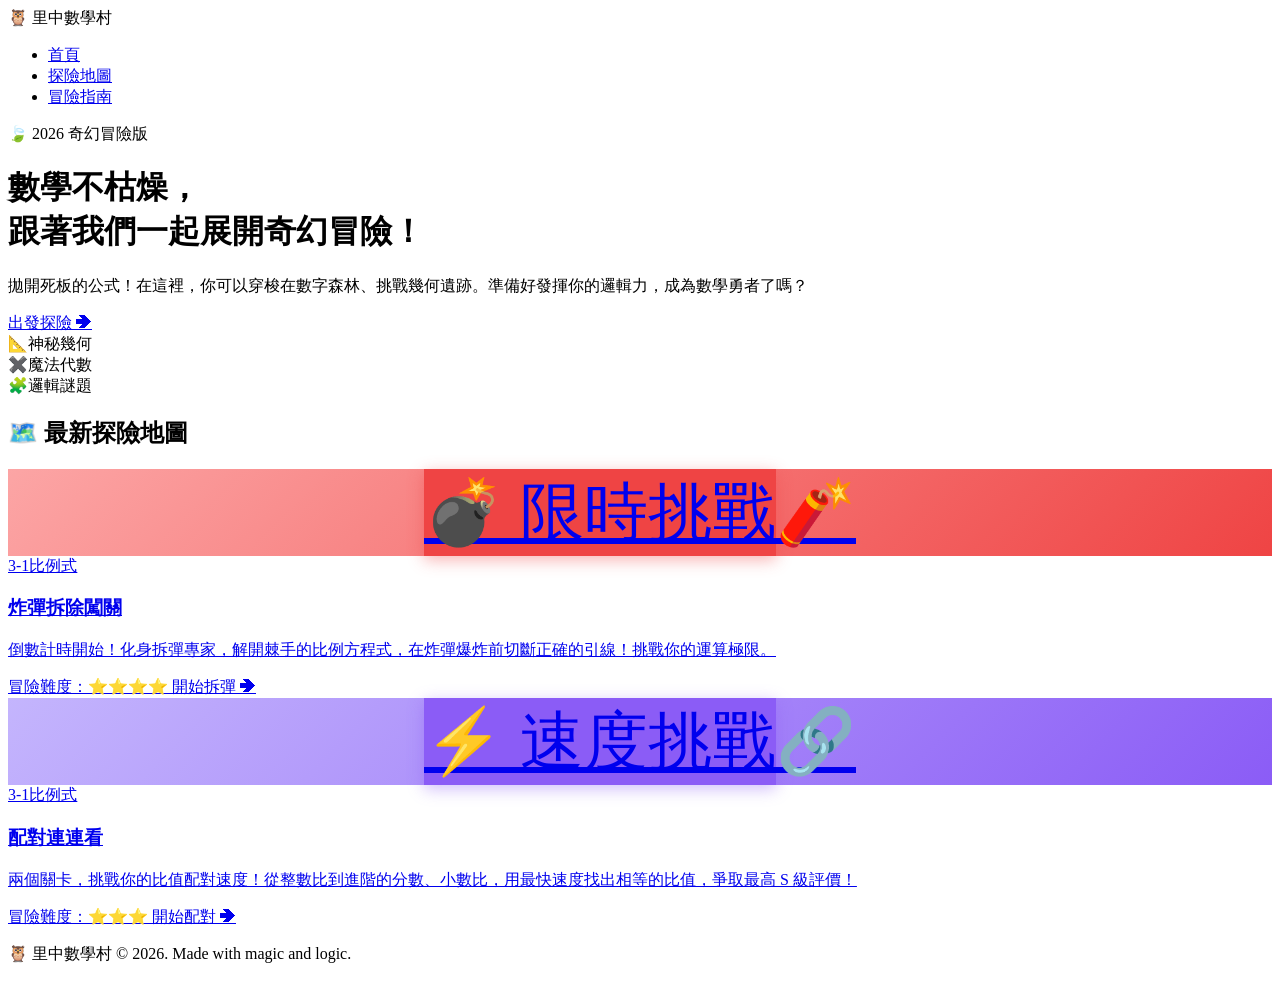
==== index.html @ 12f82bbf "Add files via upload" ====
<!DOCTYPE html>
<html lang="zh-TW">
<head>
    <meta charset="UTF-8">
    <meta name="viewport" content="width=device-width, initial-scale=1.0">
    <title>里中數學村 🌲 展開奇幻的數字冒險</title>
    <link rel="stylesheet" href="css/style.css">
</head>
<body>
    <!-- 絢麗的背景光暈 (Ghibli Nature colors) -->
    <div class="bg-orb orb-1"></div>
    <div class="bg-orb orb-2"></div>
    <div class="bg-orb orb-3"></div>

    <!-- 導覽列 -->
    <nav class="navbar">
        <div class="nav-logo">
            <span class="logo-icon">🦉</span> <span class="logo-text">里中數學村</span>
        </div>
        <ul class="nav-links">
            <li><a href="#" class="active">首頁</a></li>
            <li><a href="#lessons">探險地圖</a></li>
            <li><a href="#about">冒險指南</a></li>
        </ul>
    </nav>

    <!-- 主視覺區塊 -->
    <header class="hero-section">
        <div class="hero-content">
            <div class="badge">🍃 2026 奇幻冒險版</div>
            <h1 class="hero-title">數學不枯燥，<br><span class="text-gradient">跟著我們一起展開奇幻冒險！</span></h1>
            <p class="hero-subtitle">拋開死板的公式！在這裡，你可以穿梭在數字森林、挑戰幾何遺跡。準備好發揮你的邏輯力，成為數學勇者了嗎？</p>
            <a href="#lessons" class="cta-btn">出發探險 ➔</a>
        </div>
        <div class="hero-image">
            <div class="glass-card floating-card-1">
                <span class="card-icon">📐</span>神秘幾何
            </div>
            <div class="glass-card floating-card-2">
                <span class="card-icon">✖️</span>魔法代數
            </div>
            <div class="glass-card floating-card-3">
                <span class="card-icon">🧩</span>邏輯謎題
            </div>
        </div>
    </header>

    <!-- 課程清單區塊 -->
    <main class="main-content" id="lessons">
        <h2 class="section-title">🗺️ 最新探險地圖</h2>
        <div class="lesson-grid">
            
            <!-- 遊戲單元：炸彈拆除闖關 -->
            <a href="pages/bomb_game.html" class="lesson-card featured">
                <div class="card-image" style="background: linear-gradient(135deg, #fca5a5 0%, #ef4444 100%); display: flex; align-items: center; justify-content: center; font-size: 4rem;">
                    <span class="status-badge new" style="background: #ef4444; box-shadow: 0 4px 15px rgba(239, 68, 68, 0.4);">💣 限時挑戰</span>
                    🧨
                </div>
                <div class="card-content">
                    <div class="tags">
                        <span class="tag tag-algebra">3-1比例式</span>
                    </div>
                    <h3>炸彈拆除闖關</h3>
                    <p>倒數計時開始！化身拆彈專家，解開棘手的比例方程式，在炸彈爆炸前切斷正確的引線！挑戰你的運算極限。</p>
                    <div class="card-footer">
                        <span class="difficulty">冒險難度：⭐⭐⭐⭐</span>
                        <span class="btn-text">開始拆彈 ➔</span>
                    </div>
                </div>
            </a>
            
            <!-- 遊戲單元：配對連連看 -->
            <a href="pages/ratio_matching_game.html" class="lesson-card featured">
                <div class="card-image" style="background: linear-gradient(135deg, #c4b5fd 0%, #8b5cf6 100%); display: flex; align-items: center; justify-content: center; font-size: 4rem;">
                    <span class="status-badge new" style="background: #8b5cf6; box-shadow: 0 4px 15px rgba(139, 92, 246, 0.4);">⚡ 速度挑戰</span>
                    🔗
                </div>
                <div class="card-content">
                    <div class="tags">
                        <span class="tag tag-algebra">3-1比例式</span>
                    </div>
                    <h3>配對連連看</h3>
                    <p>兩個關卡，挑戰你的比值配對速度！從整數比到進階的分數、小數比，用最快速度找出相等的比值，爭取最高 S 級評價！</p>
                    <div class="card-footer">
                        <span class="difficulty">冒險難度：⭐⭐⭐</span>
                        <span class="btn-text">開始配對 ➔</span>
                    </div>
                </div>
            </a>



        </div>
    </main>

    <footer>
        <p>🦉 里中數學村 © 2026. Made with magic and logic.</p>
    </footer>

</body>
</html>
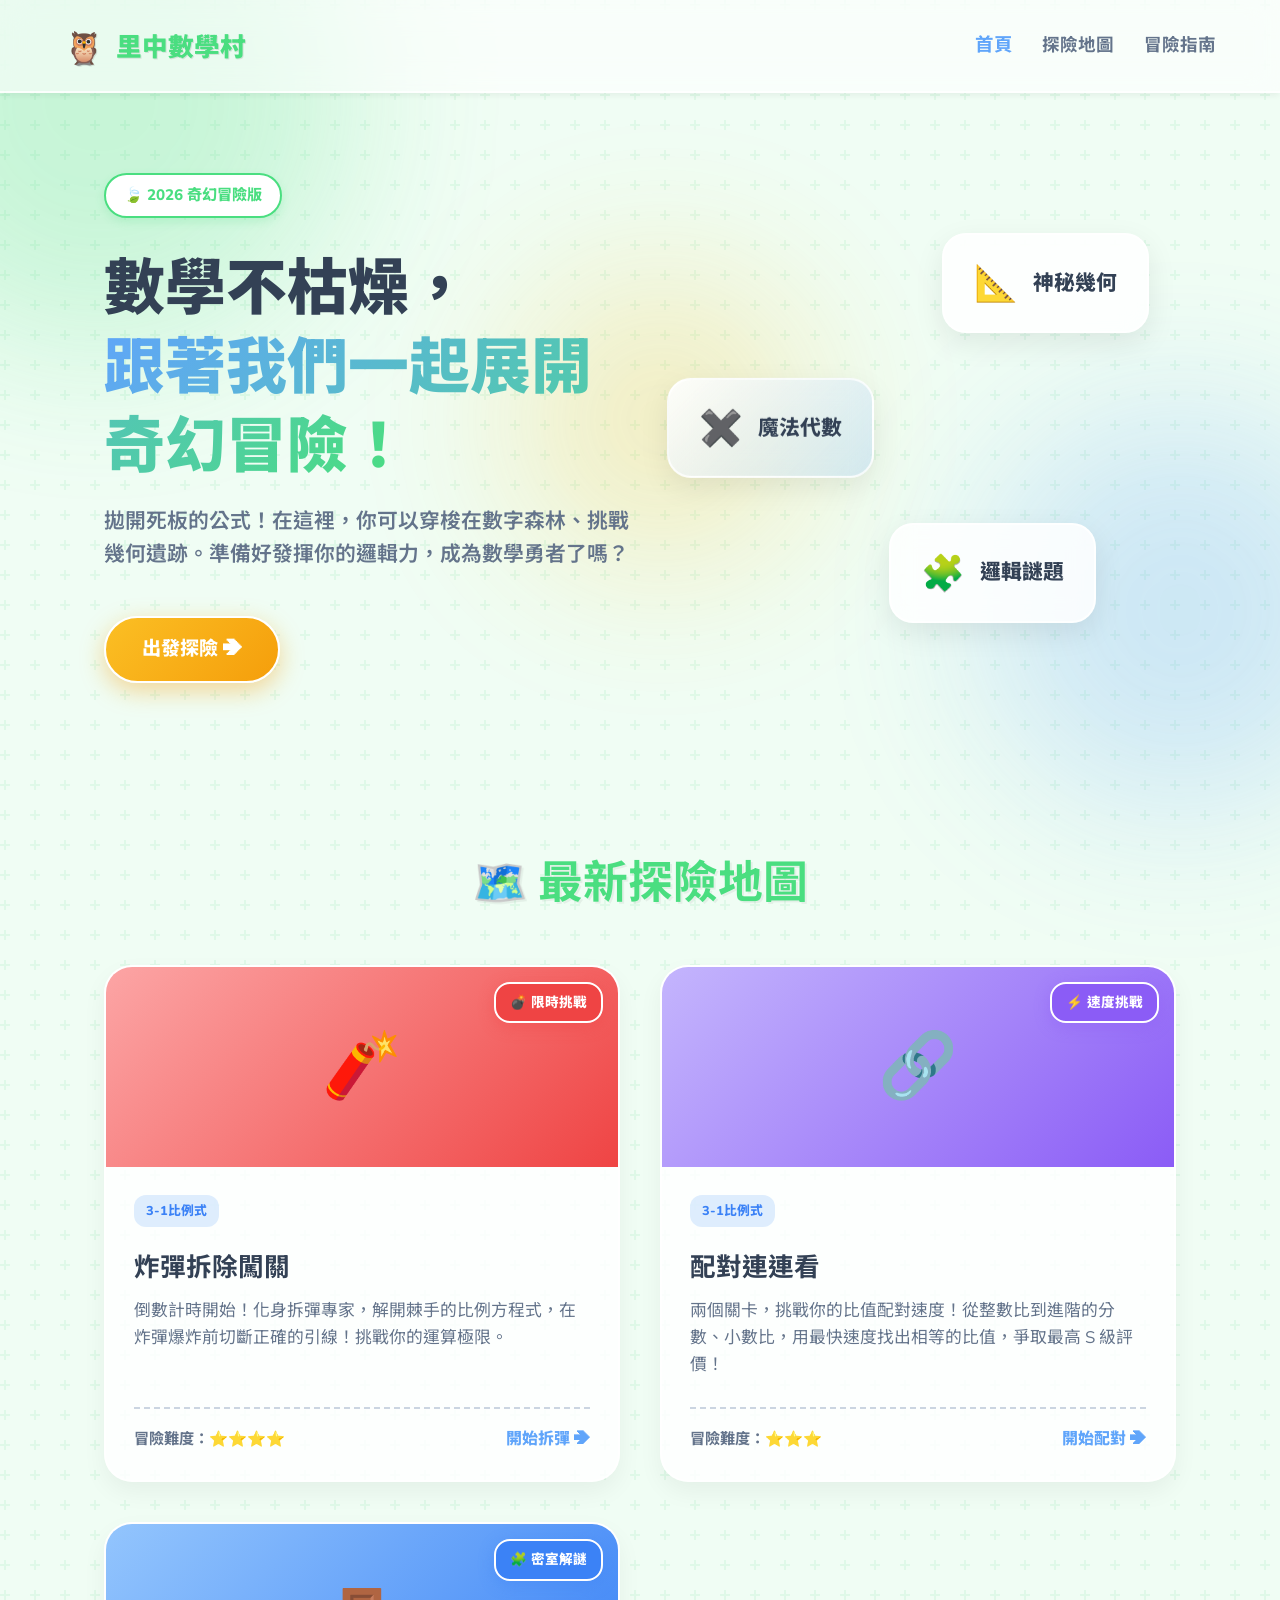
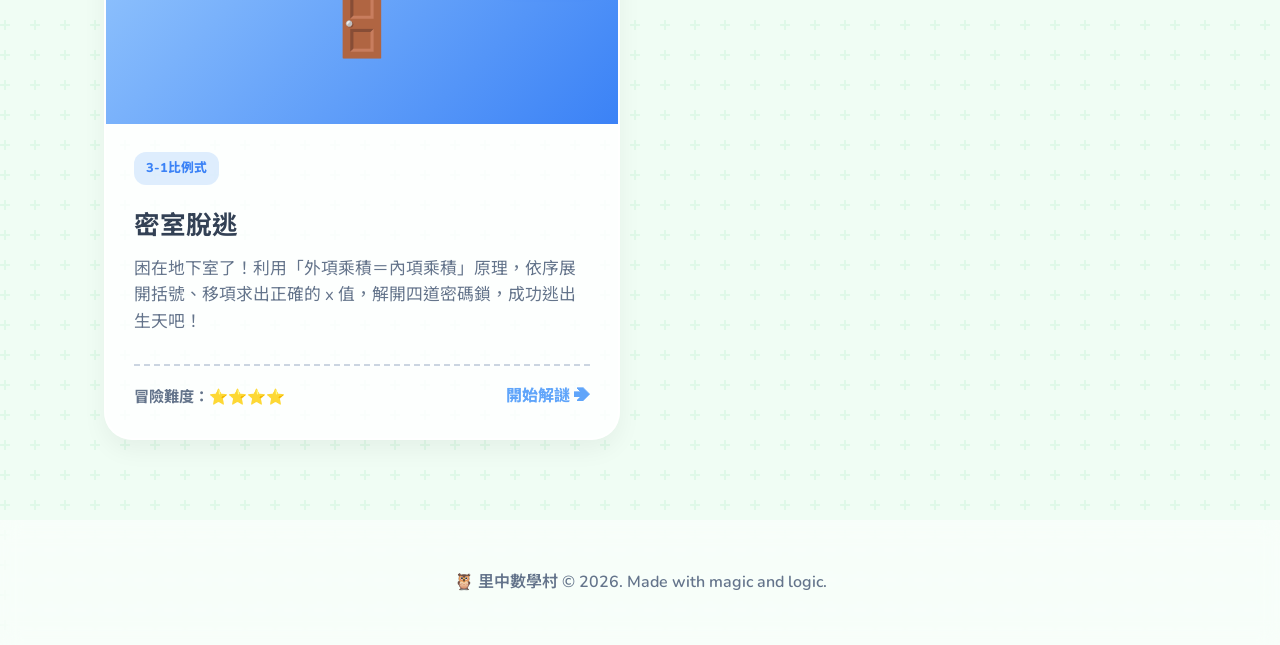
==== commit 15052414: "Add files via upload" ====
--- a/index.html
+++ b/index.html
@@ -88,14 +88,30 @@
                 </div>
             </a>
 
-
-
-        </div>
+            <!-- 遊戲單元：密室脫逃 -->
+            <a href="pages/escape_room_game.html" class="lesson-card featured">
+                <div class="card-image" style="background: linear-gradient(135deg, #93c5fd 0%, #3b82f6 100%); display: flex; align-items: center; justify-content: center; font-size: 4rem;">
+                    <span class="status-badge new" style="background: #3b82f6; box-shadow: 0 4px 15px rgba(59, 130, 246, 0.4);">🧩 密室解謎</span>
+                    🚪
+                </div>
+                <div class="card-content">
+                    <div class="tags">
+                        <span class="tag tag-algebra">3-1比例式</span>
+                    </div>
+                    <h3>密室脫逃</h3>
+                    <p>困在地下室了！利用「外項乘積＝內項乘積」原理，依序展開括號、移項求出正確的 x 值，解開四道密碼鎖，成功逃出生天吧！</p>
+                    <div class="card-footer">
+                        <span class="difficulty">冒險難度：⭐⭐⭐⭐</span>
+                        <span class="btn-text">開始解謎 ➔</span>
+                    </div>
+                </div>
+            </a>        </div>
     </main>
 
     <footer>
         <p>🦉 里中數學村 © 2026. Made with magic and logic.</p>
     </footer>
 
+    <script src="js/script.js"></script>
 </body>
 </html>
--- a/css/style.css
+++ b/css/style.css
@@ -0,0 +1,455 @@
+/* CSS Variables for Ghibli Anime Theme */
+@import url('https://fonts.googleapis.com/css2?family=Nunito:wght@400;600;700&family=Noto+Sans+TC:wght@400;700;900&display=swap');
+
+:root {
+    --bg-color: #f0fdf4; /* Very light nature green */
+    --card-bg: rgba(255, 255, 255, 0.85); /* Frosty white */
+    --glass-border: rgba(255, 255, 255, 0.8);
+    
+    --primary: #4ade80; /* Leaf Green */
+    --primary-glow: rgba(74, 222, 128, 0.4);
+    
+    --secondary: #60a5fa; /* Sky Blue */
+    --secondary-glow: rgba(96, 165, 250, 0.4);
+    
+    --accent: #fbbf24; /* Sun Yellow */
+    --accent-glow: rgba(251, 191, 36, 0.4);
+    
+    --text-main: #334155; /* Slate 700 */
+    --text-muted: #64748b; /* Slate 500 */
+    
+    --font-sans: 'Nunito', 'Noto Sans TC', sans-serif;
+    --font-heading: 'Noto Sans TC', sans-serif;
+}
+
+* {
+    margin: 0;
+    padding: 0;
+    box-sizing: border-box;
+}
+
+body {
+    background-color: var(--bg-color);
+    color: var(--text-main);
+    font-family: var(--font-sans);
+    line-height: 1.6;
+    overflow-x: hidden;
+    position: relative;
+    min-height: 100vh;
+    background-image: url('data:image/svg+xml,%3Csvg width="60" height="60" viewBox="0 0 60 60" xmlns="http://www.w3.org/2000/svg"%3E%3Cg fill="none" fill-rule="evenodd"%3E%3Cg fill="%234ade80" fill-opacity="0.1"%3E%3Cpath d="M36 34v-4h-2v4h-4v2h4v4h2v-4h4v-2h-4zm0-30V0h-2v4h-4v2h4v4h2V6h4V4h-4zM6 34v-4H4v4H0v2h4v4h2v-4h4v-2H6zM6 4V0H4v4H0v2h4v4h2V6h4V4H6z"/%3E%3C/g%3E%3C/g%3E%3C/svg%3E'); /* Subtle math pattern background */
+}
+
+/* --- Background Orbs (Glassmorphism effect underneath) --- */
+.bg-orb {
+    position: fixed;
+    border-radius: 50%;
+    filter: blur(80px);
+    z-index: -1;
+    opacity: 0.6;
+    animation: drift 20s infinite alternate ease-in-out;
+}
+
+.orb-1 {
+    width: 500px;
+    height: 500px;
+    background: var(--primary-glow);
+    top: -150px;
+    left: -150px;
+}
+
+.orb-2 {
+    width: 400px;
+    height: 400px;
+    background: var(--secondary-glow);
+    bottom: 10%;
+    right: -100px;
+    animation-delay: -7s;
+}
+
+.orb-3 {
+    width: 300px;
+    height: 300px;
+    background: var(--accent-glow);
+    top: 30%;
+    left: 40%;
+    animation-duration: 25s;
+}
+
+@keyframes drift {
+    0% { transform: translate(0, 0) scale(1); }
+    100% { transform: translate(40px, 60px) scale(1.15); }
+}
+
+/* --- Navigation --- */
+.navbar {
+    display: flex;
+    justify-content: space-between;
+    align-items: center;
+    padding: 20px 5%;
+    background: rgba(255, 255, 255, 0.6);
+    backdrop-filter: blur(15px);
+    -webkit-backdrop-filter: blur(15px);
+    border-bottom: 2px solid var(--glass-border);
+    position: sticky;
+    top: 0;
+    z-index: 100;
+    box-shadow: 0 4px 6px -1px rgba(0, 0, 0, 0.05);
+}
+
+.nav-logo {
+    font-family: var(--font-heading);
+    font-weight: 900;
+    font-size: 1.6rem;
+    color: var(--primary);
+    display: flex;
+    align-items: center;
+    gap: 12px;
+    text-shadow: 1px 1px 0px rgba(0,0,0,0.1);
+}
+
+.logo-icon {
+    font-size: 2rem;
+    animation: bounce 2s infinite;
+}
+
+@keyframes bounce {
+    0%, 100% { transform: translateY(0); }
+    50% { transform: translateY(-5px); }
+}
+
+.nav-links {
+    list-style: none;
+    display: flex;
+    gap: 30px;
+}
+
+.nav-links a {
+    color: var(--text-muted);
+    text-decoration: none;
+    font-weight: 700;
+    font-size: 1.1rem;
+    transition: color 0.3s, transform 0.2s;
+    display: inline-block;
+}
+
+.nav-links a:hover, .nav-links a.active {
+    color: var(--secondary);
+    transform: scale(1.05);
+}
+
+/* --- Hero Section --- */
+.hero-section {
+    display: flex;
+    align-items: center;
+    justify-content: space-between;
+    padding: 80px 5%;
+    max-width: 1200px;
+    margin: 0 auto;
+    min-height: 70vh;
+}
+
+.hero-content {
+    flex: 1;
+    max-width: 600px;
+    animation: slideUp 0.8s ease-out forwards;
+}
+
+.badge {
+    display: inline-block;
+    padding: 8px 18px;
+    background: #fff;
+    border: 2px solid var(--primary);
+    border-radius: 30px;
+    font-size: 0.95rem;
+    font-weight: 800;
+    margin-bottom: 25px;
+    color: var(--primary);
+    box-shadow: 0 4px 10px rgba(74, 222, 128, 0.2);
+}
+
+.hero-title {
+    font-family: var(--font-heading);
+    font-weight: 900;
+    font-size: 3.8rem;
+    line-height: 1.3;
+    margin-bottom: 25px;
+    color: var(--text-main);
+}
+
+.text-gradient {
+    background: linear-gradient(135deg, var(--secondary), var(--primary));
+    -webkit-background-clip: text;
+    -webkit-text-fill-color: transparent;
+}
+
+.hero-subtitle {
+    font-size: 1.3rem;
+    color: var(--text-muted);
+    margin-bottom: 45px;
+    font-weight: 600;
+}
+
+.cta-btn {
+    display: inline-block;
+    padding: 16px 36px;
+    background: linear-gradient(135deg, var(--accent), #f59e0b);
+    color: #fff;
+    text-decoration: none;
+    font-weight: 800;
+    font-size: 1.2rem;
+    border-radius: 40px;
+    box-shadow: 0 8px 25px rgba(245, 158, 11, 0.4);
+    transition: transform 0.3s, box-shadow 0.3s;
+    border: 2px solid #fff;
+}
+
+.cta-btn:hover {
+    transform: translateY(-5px) scale(1.05);
+    box-shadow: 0 12px 30px rgba(245, 158, 11, 0.5);
+}
+
+/* Floating Hero Images / Cards */
+.hero-image {
+    flex: 1;
+    display: flex;
+    flex-direction: column;
+    align-items: center;
+    gap: 20px;
+    position: relative;
+    height: 450px;
+}
+
+.glass-card {
+    background: var(--card-bg);
+    border: 2px solid var(--glass-border);
+    backdrop-filter: blur(12px);
+    -webkit-backdrop-filter: blur(12px);
+    padding: 20px 30px;
+    border-radius: 24px;
+    font-weight: 800;
+    font-size: 1.3rem;
+    display: flex;
+    align-items: center;
+    gap: 15px;
+    box-shadow: 0 10px 30px rgba(0, 0, 0, 0.08);
+    position: absolute;
+    animation: float 6s infinite ease-in-out;
+    color: var(--text-main);
+}
+
+.card-icon {
+    font-size: 2.2rem;
+}
+
+.floating-card-1 {
+    top: 30px;
+    right: 5%;
+    animation-delay: 0s;
+}
+
+.floating-card-2 {
+    top: 50%;
+    left: 5%;
+    transform: translateY(-50%);
+    animation-delay: -2s;
+    background: linear-gradient(135deg, rgba(255, 255, 255, 0.9), rgba(96, 165, 250, 0.2));
+}
+
+.floating-card-3 {
+    bottom: 30px;
+    right: 15%;
+    animation-delay: -4s;
+}
+
+@keyframes float {
+    0%, 100% { transform: translateY(0) rotate(0deg); }
+    50% { transform: translateY(-20px) rotate(2deg); }
+}
+
+@keyframes slideUp {
+    from { opacity: 0; transform: translateY(40px); }
+    to { opacity: 1; transform: translateY(0); }
+}
+
+/* --- Main Content / Lessons --- */
+.main-content {
+    max-width: 1200px;
+    margin: 0 auto;
+    padding: 80px 5%;
+}
+
+.section-title {
+    font-family: var(--font-heading);
+    font-size: 2.8rem;
+    margin-bottom: 50px;
+    text-align: center;
+    color: var(--primary);
+    text-shadow: 2px 2px 0px rgba(0,0,0,0.05);
+}
+
+.lesson-grid {
+    display: grid;
+    grid-template-columns: repeat(auto-fit, minmax(340px, 1fr));
+    gap: 40px;
+}
+
+.lesson-card {
+    background: var(--card-bg);
+    border: 2px solid var(--glass-border);
+    border-radius: 28px;
+    overflow: hidden;
+    text-decoration: none;
+    color: var(--text-main);
+    transition: transform 0.4s cubic-bezier(0.175, 0.885, 0.32, 1.275), box-shadow 0.4s;
+    display: flex;
+    flex-direction: column;
+    box-shadow: 0 10px 25px rgba(0, 0, 0, 0.05);
+}
+
+.lesson-card.featured:hover {
+    transform: translateY(-12px);
+    box-shadow: 0 25px 45px rgba(96, 165, 250, 0.2);
+    border-color: var(--secondary);
+}
+
+.card-image {
+    height: 200px;
+    position: relative;
+    background: #e2e8f0;
+    display: flex;
+    justify-content: center;
+    align-items: center;
+}
+
+.locked-cover {
+    background: #cbd5e1;
+    filter: grayscale(100%);
+}
+
+.status-badge {
+    position: absolute;
+    top: 15px;
+    right: 15px;
+    padding: 8px 14px;
+    border-radius: 16px;
+    font-size: 0.85rem;
+    font-weight: 800;
+    border: 2px solid #fff;
+}
+
+.status-badge.new {
+    background: var(--accent);
+    color: #fff;
+    box-shadow: 0 4px 15px var(--accent-glow);
+}
+
+.status-badge.locked {
+    background: #94a3b8;
+    color: #fff;
+}
+
+.card-content {
+    padding: 28px;
+    flex: 1;
+    display: flex;
+    flex-direction: column;
+}
+
+.tags {
+    margin-bottom: 18px;
+    display: flex;
+    gap: 10px;
+}
+
+.tag {
+    font-size: 0.8rem;
+    padding: 6px 12px;
+    border-radius: 12px;
+    font-weight: 800;
+}
+
+.tag-algebra { background: rgba(96, 165, 250, 0.2); color: #3b82f6; }
+.tag-geometry { background: rgba(74, 222, 128, 0.2); color: #22c55e; }
+.tag-interactive { background: rgba(245, 158, 11, 0.2); color: #d97706; }
+.tag-logic { background: rgba(167, 139, 250, 0.2); color: #8b5cf6; }
+
+.card-content h3 {
+    font-family: var(--font-heading);
+    font-size: 1.6rem;
+    margin-bottom: 12px;
+    color: var(--text-main);
+}
+
+.card-content p {
+    color: var(--text-muted);
+    font-size: 1.05rem;
+    margin-bottom: 28px;
+    flex: 1;
+}
+
+.card-footer {
+    display: flex;
+    justify-content: space-between;
+    align-items: center;
+    padding-top: 18px;
+    border-top: 2px dashed #cbd5e1;
+}
+
+.difficulty {
+    font-size: 0.95rem;
+    color: #64748b;
+    font-weight: 700;
+}
+
+.btn-text {
+    color: var(--secondary);
+    font-weight: 800;
+    transition: transform 0.3s;
+}
+
+.lesson-card.featured:hover .btn-text {
+    transform: translateX(6px);
+}
+
+.lesson-card.disabled {
+    cursor: not-allowed;
+    opacity: 0.8;
+}
+
+/* --- Footer --- */
+footer {
+    text-align: center;
+    padding: 50px;
+    color: var(--text-muted);
+    font-size: 1rem;
+    font-weight: 600;
+    background: rgba(255, 255, 255, 0.5);
+    backdrop-filter: blur(10px);
+}
+
+/* --- Responsive --- */
+@media (max-width: 768px) {
+    .hero-section {
+        flex-direction: column;
+        text-align: center;
+        padding-top: 40px;
+    }
+    
+    .hero-title {
+        font-size: 2.8rem;
+    }
+    
+    .hero-image {
+        margin-top: 50px;
+        width: 100%;
+        height: 350px;
+    }
+    
+    .floating-card-1 { right: 5%; top: 0; }
+    .floating-card-2 { left: 5%; top: 40%; }
+    .floating-card-3 { right: 10%; bottom: 0; }
+    
+    .nav-links {
+        display: none;
+    }
+}
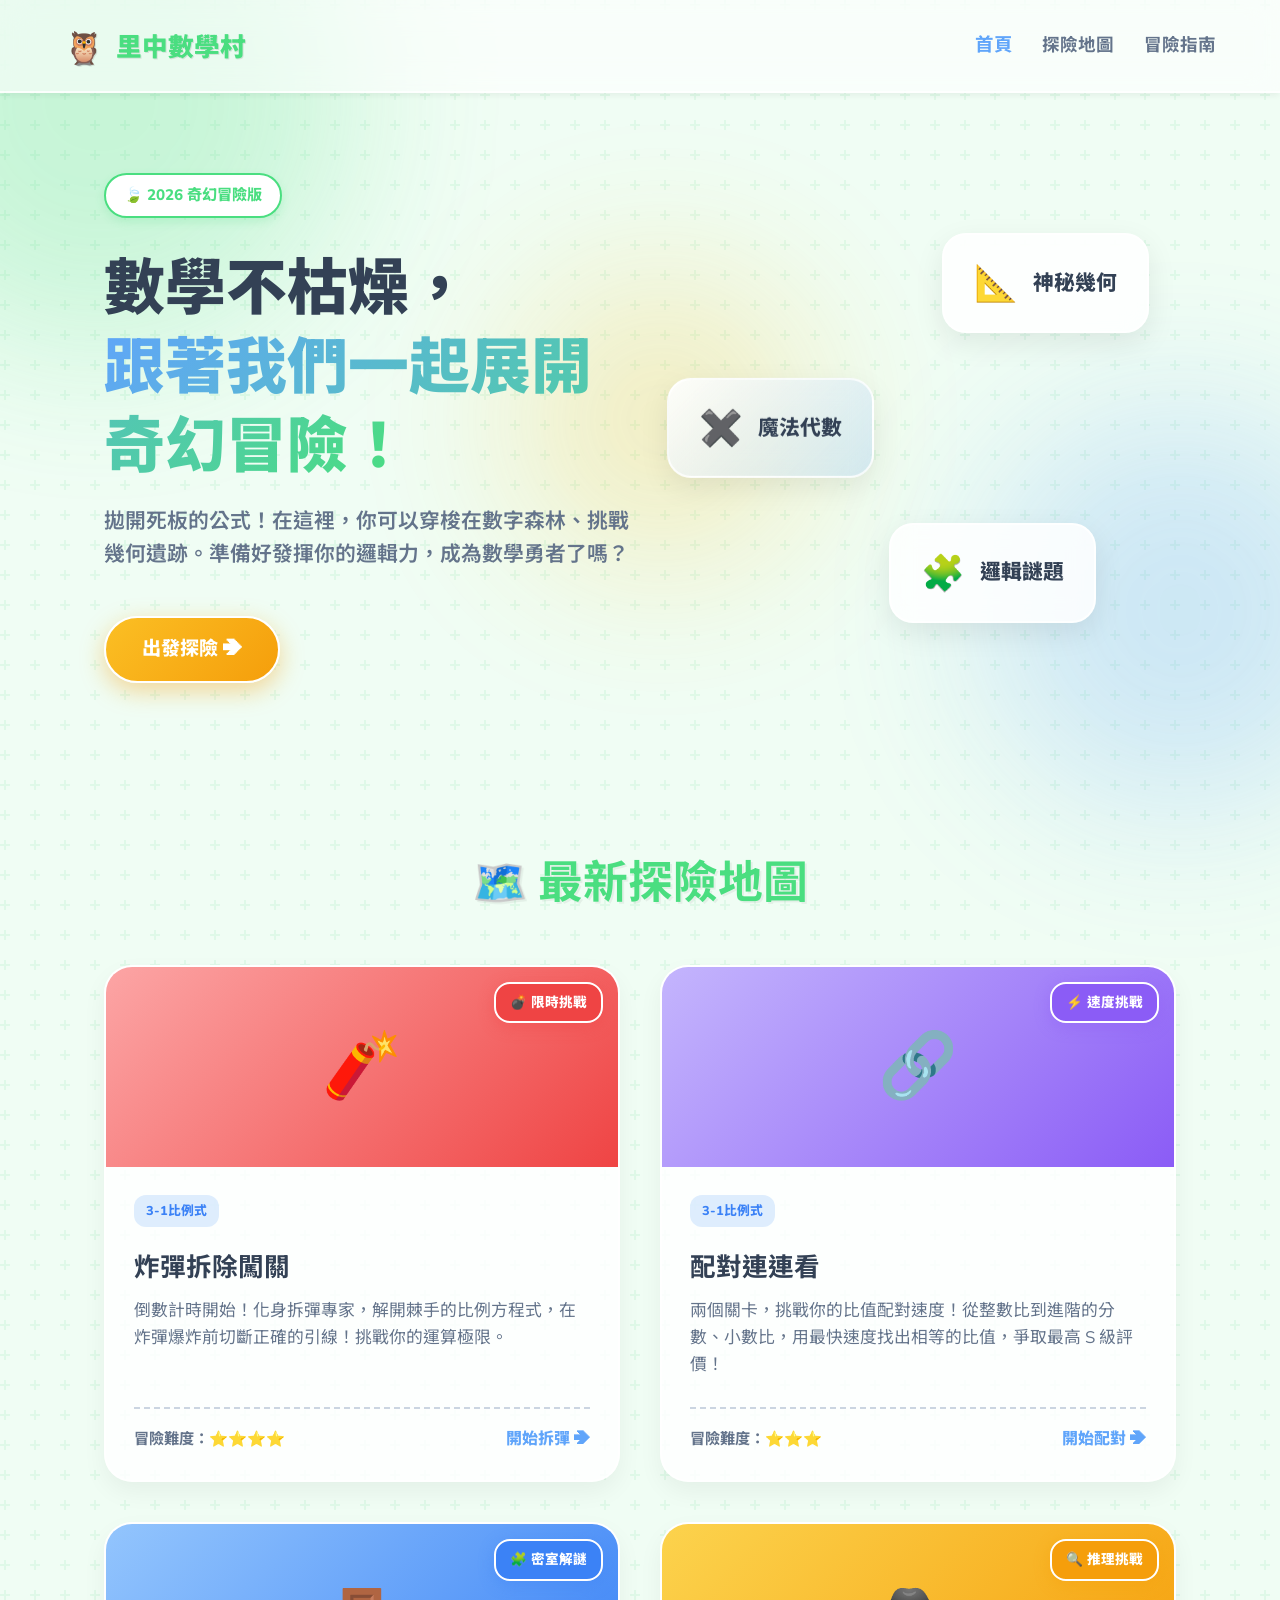
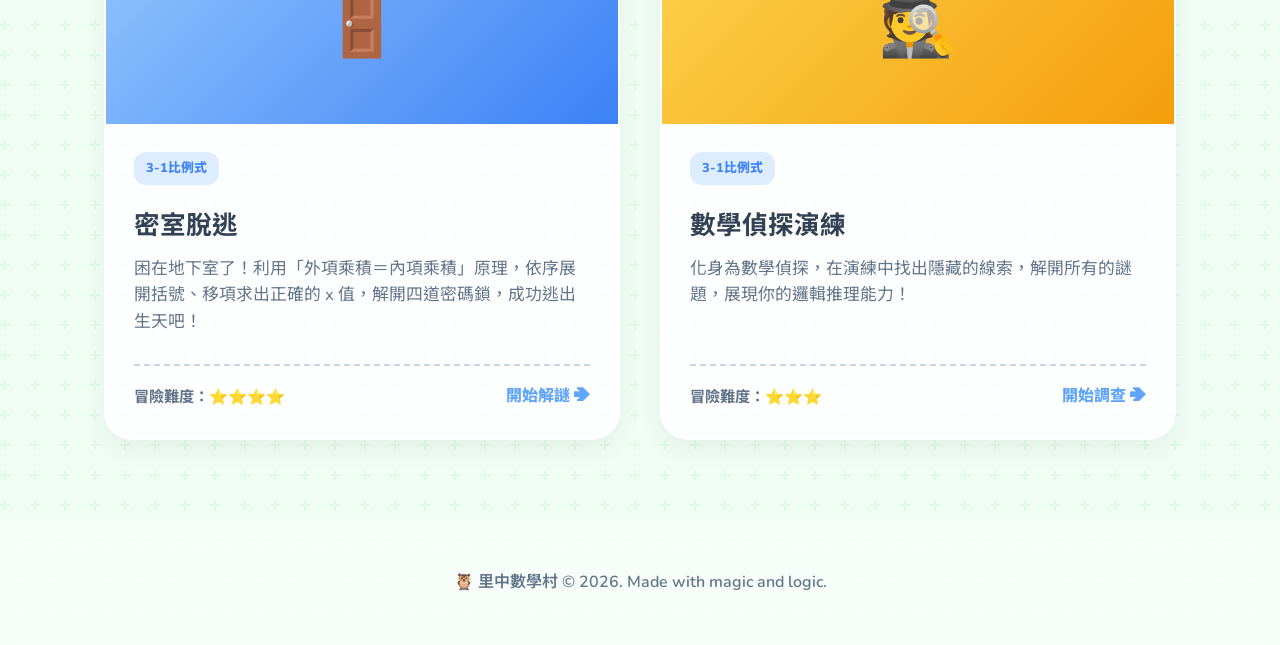
==== commit 24a8b525: "Add files via upload" ====
--- a/index.html
+++ b/index.html
@@ -105,7 +105,27 @@
                         <span class="btn-text">開始解謎 ➔</span>
                     </div>
                 </div>
-            </a>        </div>
+            </a>
+
+            <!-- 遊戲單元：數學偵探演練 -->
+            <a href="pages/math-detective-practice.html" class="lesson-card featured">
+                <div class="card-image" style="background: linear-gradient(135deg, #fcd34d 0%, #f59e0b 100%); display: flex; align-items: center; justify-content: center; font-size: 4rem;">
+                    <span class="status-badge new" style="background: #f59e0b; box-shadow: 0 4px 15px rgba(245, 158, 11, 0.4);">🔍 推理挑戰</span>
+                    🕵️
+                </div>
+                <div class="card-content">
+                    <div class="tags">
+                        <span class="tag tag-algebra">3-1比例式</span>
+                    </div>
+                    <h3>數學偵探演練</h3>
+                    <p>化身為數學偵探，在演練中找出隱藏的線索，解開所有的謎題，展現你的邏輯推理能力！</p>
+                    <div class="card-footer">
+                        <span class="difficulty">冒險難度：⭐⭐⭐</span>
+                        <span class="btn-text">開始調查 ➔</span>
+                    </div>
+                </div>
+            </a>
+        </div>
     </main>
 
     <footer>
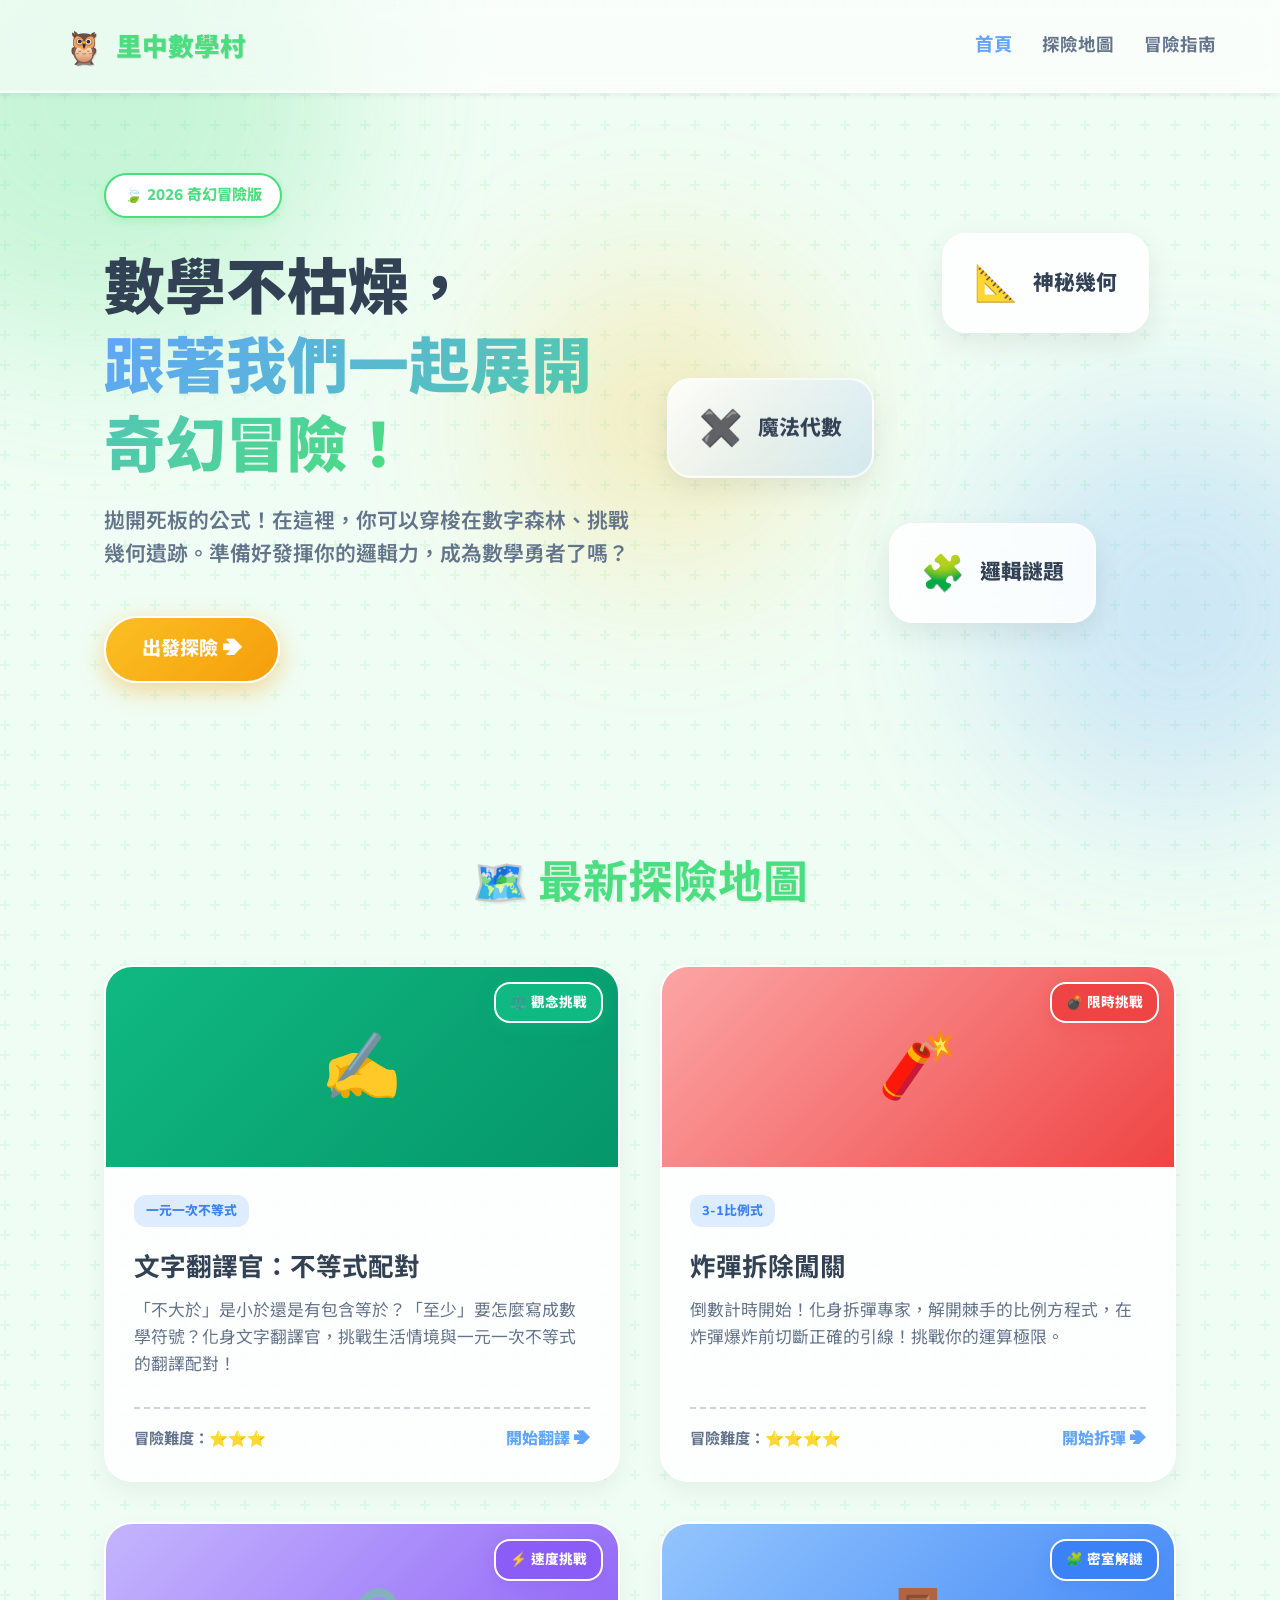
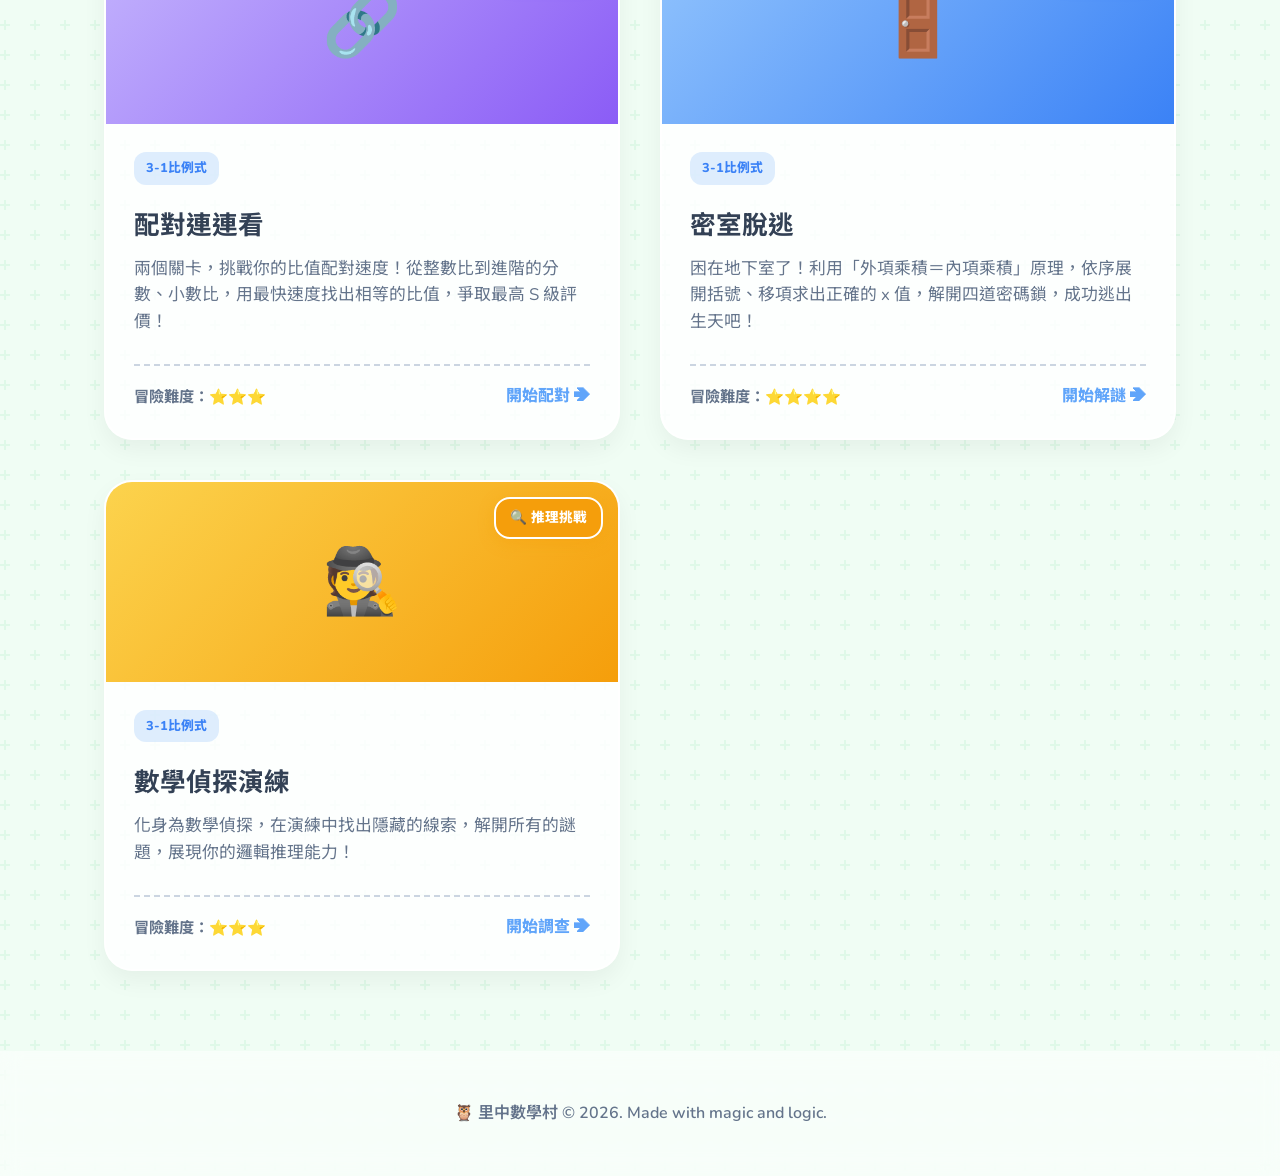
==== commit 605efe25: "Add files via upload" ====
--- a/index.html
+++ b/index.html
@@ -50,6 +50,25 @@
         <h2 class="section-title">🗺️ 最新探險地圖</h2>
         <div class="lesson-grid">
             
+            <!-- 新增單元：文字翻譯官：一元一次不等式 -->
+            <a href="pages/inequality_game.html" class="lesson-card featured">
+                <div class="card-image" style="background: linear-gradient(135deg, #10b981 0%, #059669 100%); display: flex; align-items: center; justify-content: center; font-size: 4rem;">
+                    <span class="status-badge new" style="background: #10b981; box-shadow: 0 4px 15px rgba(16, 185, 129, 0.4);">⚖️ 觀念挑戰</span>
+                    ✍️
+                </div>
+                <div class="card-content">
+                    <div class="tags">
+                        <span class="tag tag-algebra">一元一次不等式</span>
+                    </div>
+                    <h3>文字翻譯官：不等式配對</h3>
+                    <p>「不大於」是小於還是有包含等於？「至少」要怎麼寫成數學符號？化身文字翻譯官，挑戰生活情境與一元一次不等式的翻譯配對！</p>
+                    <div class="card-footer">
+                        <span class="difficulty">冒險難度：⭐⭐⭐</span>
+                        <span class="btn-text">開始翻譯 ➔</span>
+                    </div>
+                </div>
+            </a>
+
             <!-- 遊戲單元：炸彈拆除闖關 -->
             <a href="pages/bomb_game.html" class="lesson-card featured">
                 <div class="card-image" style="background: linear-gradient(135deg, #fca5a5 0%, #ef4444 100%); display: flex; align-items: center; justify-content: center; font-size: 4rem;">
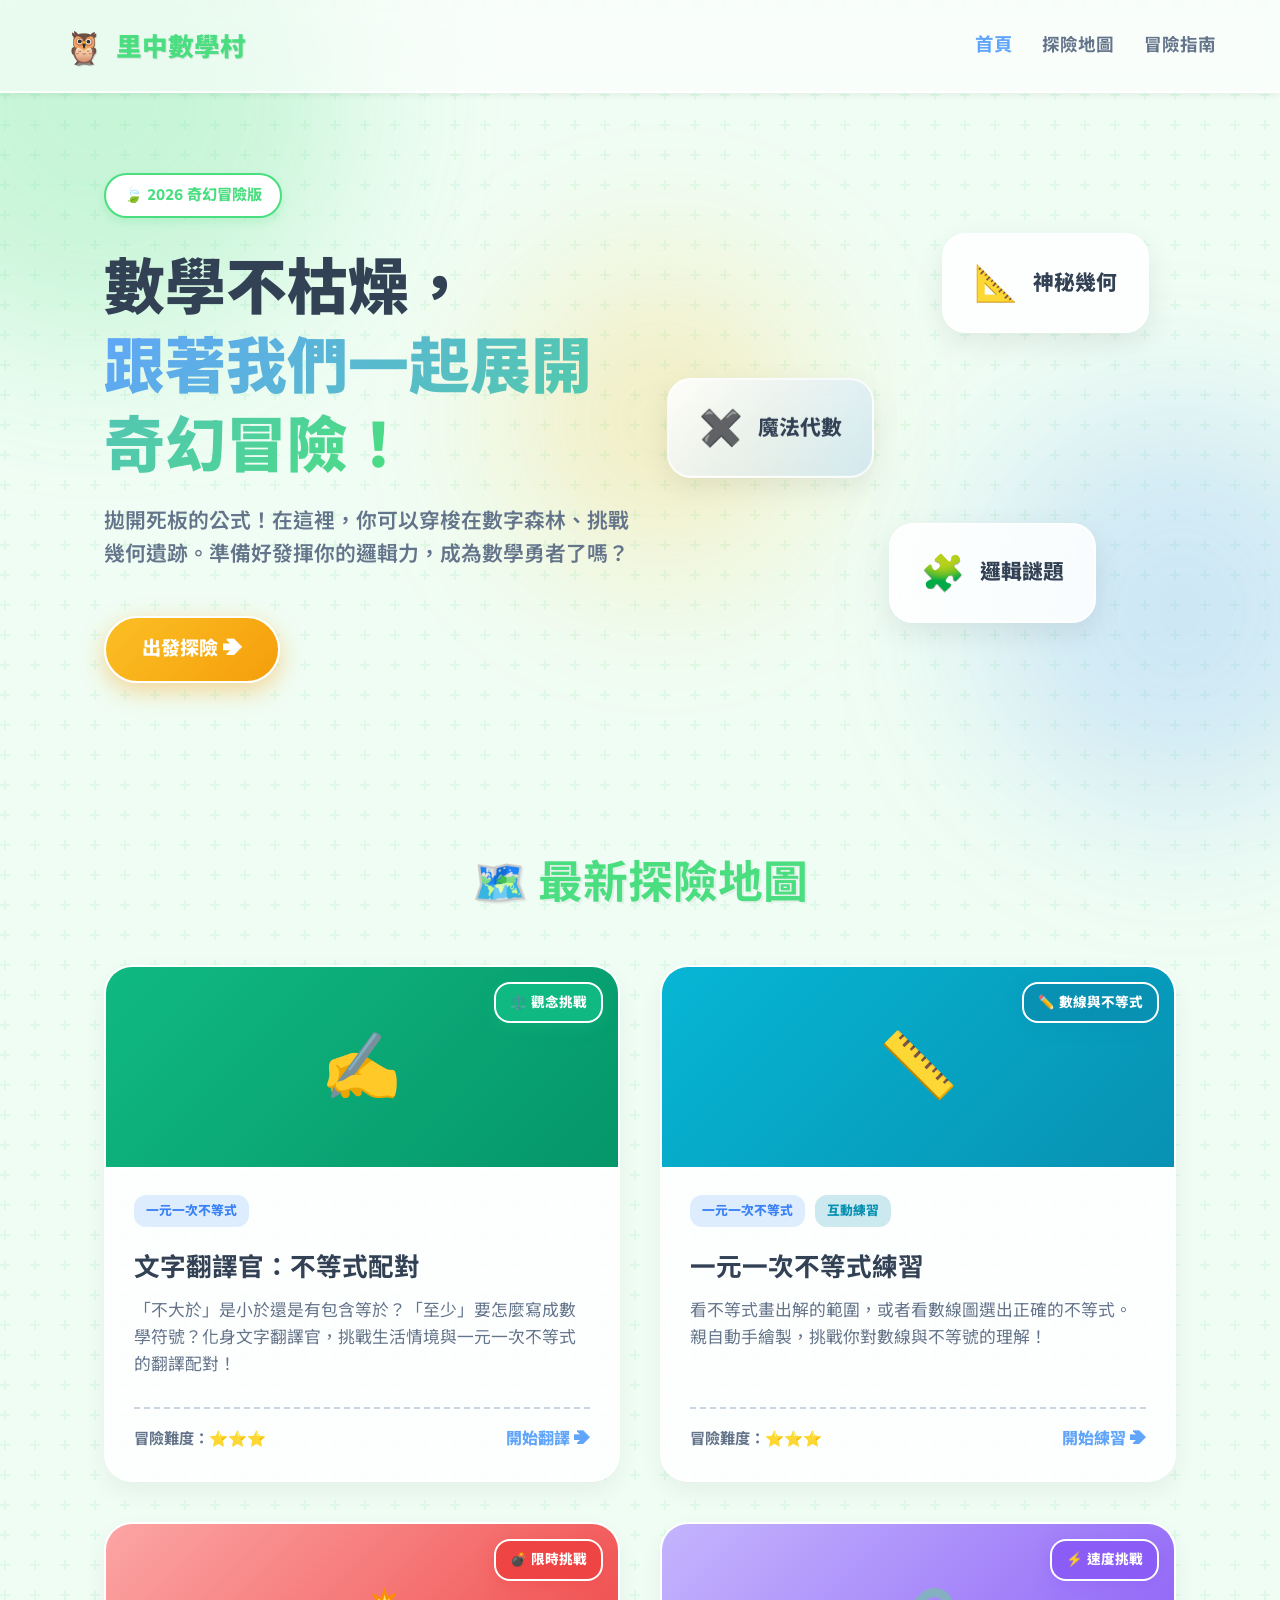
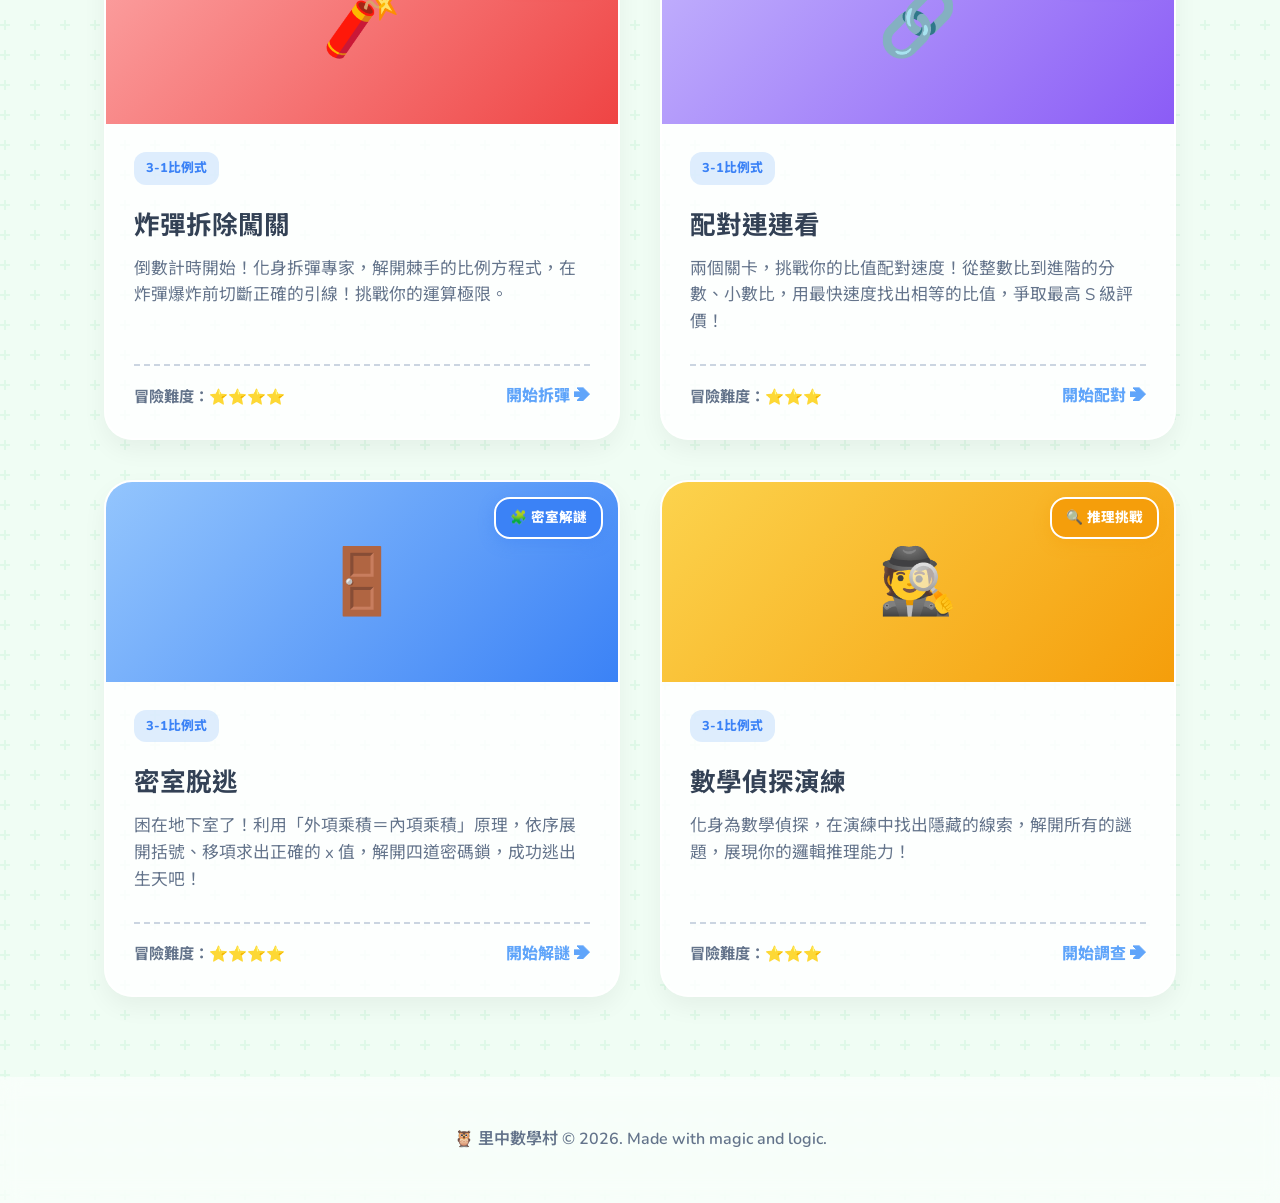
==== commit 27613616: "Add files via upload" ====
--- a/index.html
+++ b/index.html
@@ -65,6 +65,26 @@
                     <div class="card-footer">
                         <span class="difficulty">冒險難度：⭐⭐⭐</span>
                         <span class="btn-text">開始翻譯 ➔</span>
+                    </div>
+                </div>
+            </a>
+
+            <!-- 新增單元：一元一次不等式與數線練習 -->
+            <a href="pages/inequality_numberline.html" class="lesson-card featured">
+                <div class="card-image" style="background: linear-gradient(135deg, #06b6d4 0%, #0891b2 100%); display: flex; align-items: center; justify-content: center; font-size: 4rem;">
+                    <span class="status-badge new" style="background: #0891b2; box-shadow: 0 4px 15px rgba(8, 145, 178, 0.4);">✏️ 數線與不等式</span>
+                    📏
+                </div>
+                <div class="card-content">
+                    <div class="tags">
+                        <span class="tag tag-algebra">一元一次不等式</span>
+                        <span class="tag tag-interactive" style="background: rgba(8, 145, 178, 0.2); color: #0891b2;">互動練習</span>
+                    </div>
+                    <h3>一元一次不等式練習</h3>
+                    <p>看不等式畫出解的範圍，或者看數線圖選出正確的不等式。親自動手繪製，挑戰你對數線與不等號的理解！</p>
+                    <div class="card-footer">
+                        <span class="difficulty">冒險難度：⭐⭐⭐</span>
+                        <span class="btn-text">開始練習 ➔</span>
                     </div>
                 </div>
             </a>
